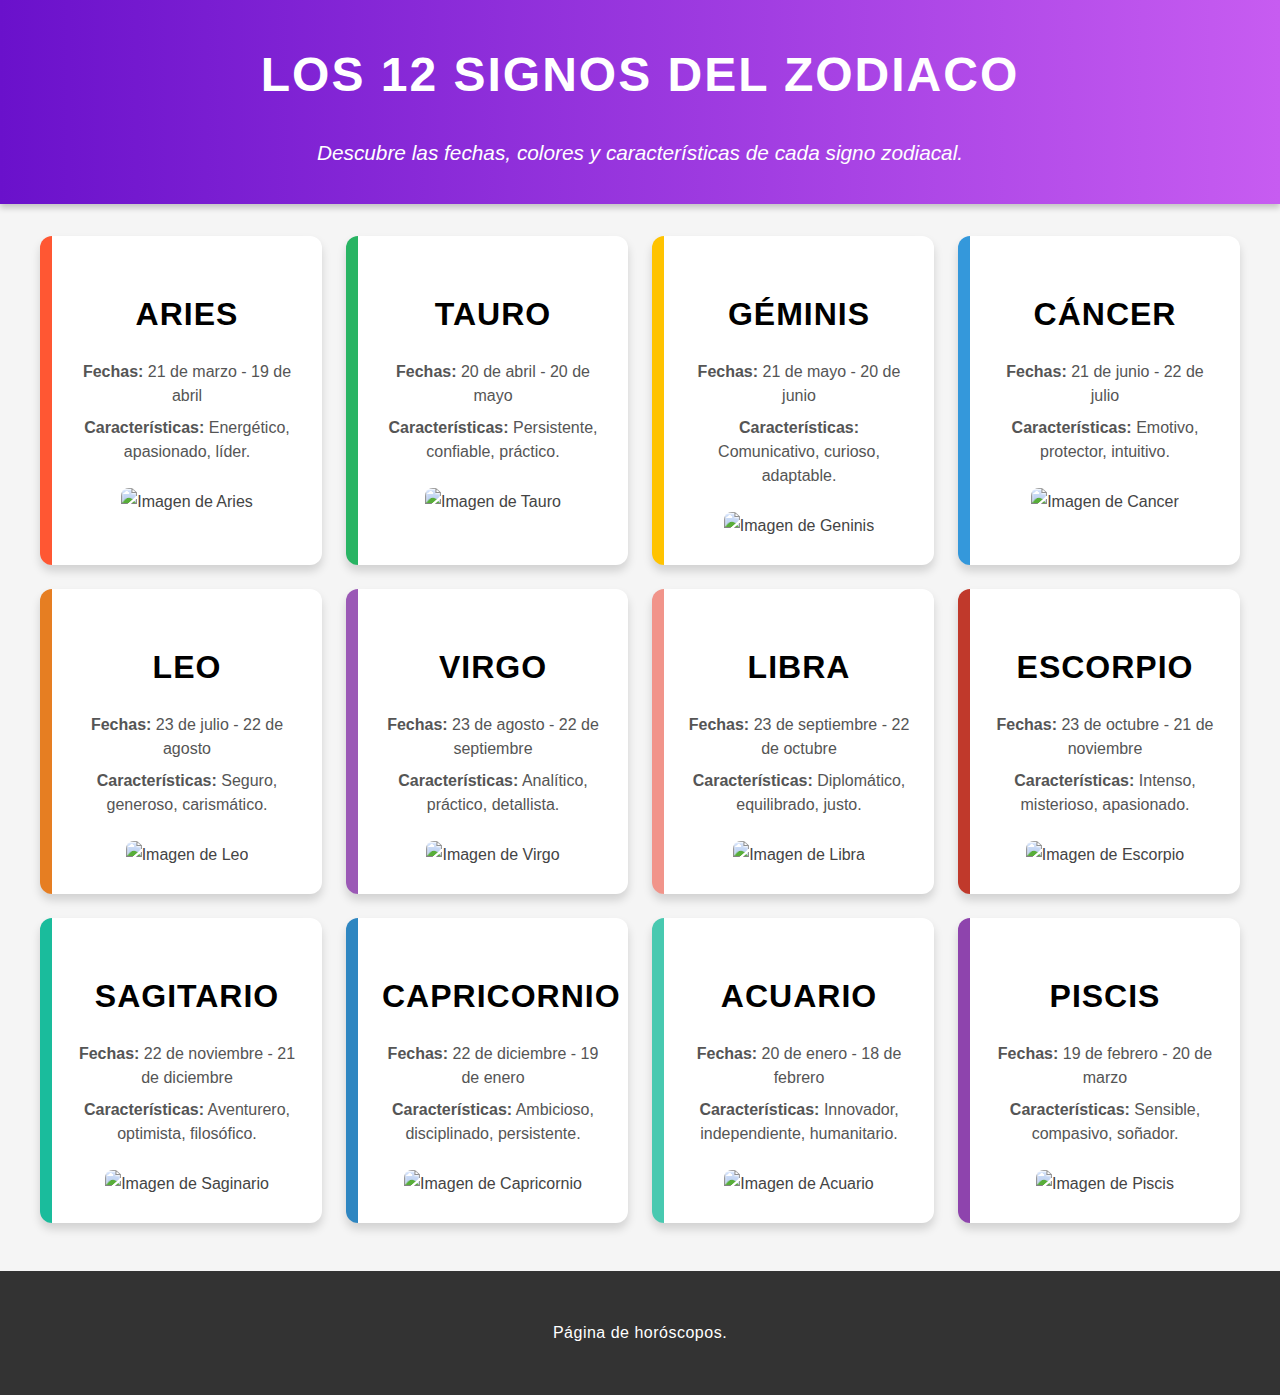
==== Horoscopos.html @ cf9d92c2 "Add files via upload" ====
<!DOCTYPE html>
<html lang="es">
<head>
    <meta charset="UTF-8">
    <meta name="viewport" content="width=device-width, initial-scale=1.0">
    <title>Horóscopos</title>
    <link rel="stylesheet" href="estilos2.css"> 
</head>
<body>
    <header>
        <h1>Los 12 Signos del Zodiaco</h1>
        <p>Descubre las fechas, colores y características de cada signo zodiacal.</p>
    </header>
    <main>
        <section class="horoscopos">
            <article class="signo aries">
                <h2>Aries</h2>
                <p><strong>Fechas:</strong> 21 de marzo - 19 de abril</p>
                <p><strong>Características:</strong> Energético, apasionado, líder.</p>
                <img src="https://s1.elespanol.com/2019/04/05/sociedad/horoscopo/horoscopo_semanal-signos_del_zodiaco-astrologia_388722726_119667684_1706x960.jpg" alt="Imagen de Aries" class="imagen-signo">
            </article>

            <article class="signo tauro">
                <h2>Tauro</h2>
                <p><strong>Fechas:</strong> 20 de abril - 20 de mayo</p>
                <p><strong>Características:</strong> Persistente, confiable, práctico.</p>
                <img src="https://s1.elespanol.com/2019/04/05/sociedad/horoscopo/horoscopo_semanal-signos_del_zodiaco-astrologia_388722728_119667732_1706x960.jpg" alt="Imagen de Tauro" class="imagen-signo">
            </article>

            <article class="signo geminis">
                <h2>Géminis</h2>
                <p><strong>Fechas:</strong> 21 de mayo - 20 de junio</p>
                <p><strong>Características:</strong> Comunicativo, curioso, adaptable.</p>
                <img src="https://s1.elespanol.com/2019/04/05/sociedad/horoscopo/horoscopo_semanal-signos_del_zodiaco-astrologia_388722729_119667769_1706x960.jpg" alt="Imagen de Geninis" class="imagen-signo">
            </article>

            <article class="signo cancer">
                <h2>Cáncer</h2>
                <p><strong>Fechas:</strong> 21 de junio - 22 de julio</p>
                <p><strong>Características:</strong> Emotivo, protector, intuitivo.</p>
                <img src="https://s1.elespanol.com/2019/04/05/sociedad/horoscopo/horoscopo_semanal-signos_del_zodiaco-astrologia_388722733_119667907_1706x960.jpg" alt="Imagen de Cancer" class="imagen-signo">
            </article>
            
            <article class="signo leo">
                <h2>Leo</h2>
                <p><strong>Fechas:</strong> 23 de julio - 22 de agosto</p>
                <p><strong>Características:</strong> Seguro, generoso, carismático.</p>
                <img src="https://s1.elespanol.com/2019/04/05/sociedad/horoscopo/horoscopo_semanal-signos_del_zodiaco-astrologia_388722737_119668026_1706x960.jpg" alt="Imagen de Leo" class="imagen-signo">
            </article>

            <article class="signo virgo">
                <h2>Virgo</h2>
                <p><strong>Fechas:</strong> 23 de agosto - 22 de septiembre</p>
                <p><strong>Características:</strong> Analítico, práctico, detallista.</p>
                <img src="https://s1.elespanol.com/2019/04/05/sociedad/horoscopo/signos_del_zodiaco-horoscopo_semanal-astrologia_388722739_119668091_1706x960.jpg" alt="Imagen de Virgo" class="imagen-signo">
            </article>

            <article class="signo libra">
                <h2>Libra</h2>
                <p><strong>Fechas:</strong> 23 de septiembre - 22 de octubre</p>
                <p><strong>Características:</strong> Diplomático, equilibrado, justo.</p>
                <img src="https://s1.elespanol.com/2019/04/05/sociedad/horoscopo/horoscopo_semanal-signos_del_zodiaco-astrologia_388722746_119668277_1706x960.jpg" alt="Imagen de Libra" class="imagen-signo">
            </article>

            <article class="signo escorpio">
                <h2>Escorpio</h2>
                <p><strong>Fechas:</strong> 23 de octubre - 21 de noviembre</p>
                <p><strong>Características:</strong> Intenso, misterioso, apasionado.</p>
                <img src="https://s1.elespanol.com/2019/04/05/sociedad/horoscopo/horoscopo_semanal-signos_del_zodiaco-astrologia_388722751_119668402_1706x960.jpg" alt="Imagen de Escorpio" class="imagen-signo">
            </article>

            <article class="signo sagitario">
                <h2>Sagitario</h2>
                <p><strong>Fechas:</strong> 22 de noviembre - 21 de diciembre</p>
                <p><strong>Características:</strong> Aventurero, optimista, filosófico.</p>
                <img src="https://s1.elespanol.com/2019/04/05/sociedad/horoscopo/horoscopo_semanal-signos_del_zodiaco-astrologia_388722757_119668570_1706x960.jpg" alt="Imagen de Saginario" class="imagen-signo">
            </article>

            <article class="signo capricornio">
                <h2>Capricornio</h2>
                <p><strong>Fechas:</strong> 22 de diciembre - 19 de enero</p>
                <p><strong>Características:</strong> Ambicioso, disciplinado, persistente.</p>
                <img src="https://s1.elespanol.com/2019/04/05/sociedad/horoscopo/horoscopo_semanal-signos_del_zodiaco-astrologia_388722761_119668709_1706x960.jpg" alt="Imagen de Capricornio" class="imagen-signo">
            </article>

            <article class="signo acuario">
                <h2>Acuario</h2>
                <p><strong>Fechas:</strong> 20 de enero - 18 de febrero</p>
                <p><strong>Características:</strong> Innovador, independiente, humanitario.</p>
                <img src="https://s1.elespanol.com/2019/04/05/sociedad/horoscopo/horoscopo_semanal-signos_del_zodiaco-astrologia_388722767_119668866_1706x960.jpg" alt="Imagen de Acuario" class="imagen-signo">
            </article>

            <article class="signo piscis">
                <h2>Piscis</h2>
                <p><strong>Fechas:</strong> 19 de febrero - 20 de marzo</p>
                <p><strong>Características:</strong> Sensible, compasivo, soñador.</p>
                <img src="https://s1.elespanol.com/2019/04/05/sociedad/horoscopo/horoscopo_semanal-signos_del_zodiaco-astrologia_388722772_119668998_1706x960.jpg" alt="Imagen de  Piscis" class="imagen-signo">
            </article>
        </section>
    </main>
    <footer>
        <p>Página de horóscopos.</p>
    </footer>
</body>
</html>
---- estilos2.css ----
body {
    font-family: 'Candara', sans-serif; 
    line-height: 1.8;
    margin: 0;
    padding: 0;
    background-color: #f5f5f5;
    color: #444; 
}

header {
    text-align: center;
    background: linear-gradient(90deg, #6a11cb, #c75cf1); 
    color: rgb(255, 255, 255);
    padding: 2rem 0;
    box-shadow: 0 4px 6px rgba(0, 0, 0, 0.2);
}

header h1 {
    font-size: 3rem;
    margin: 0;
    font-weight: bold;
    text-transform: uppercase;
    letter-spacing: 2px;
}

header p {
    font-size: 1.3rem;
    margin: 1rem 0 0;
    font-style: italic;
}

main {
    max-width: 1200px;
    margin: 2rem auto;
    padding: 0 1.5rem;
}

.horoscopos {
    display: grid; /*rejilla*/
    grid-template-columns: repeat(auto-fit, minmax(280px, 1fr));
    gap: 1.5rem;
    margin-top: 2rem;
}


.signo {
    padding: 1.5rem;
    border-radius: 12px;
    box-shadow: 0 6px 10px rgba(0, 0, 0, 0.15);
    background-color: white;
    text-align: center;
    transition: transform 0.3s ease, box-shadow 0.3s ease;
}

.signo:hover {
    transform: translateY(-10px); /* Efecto de elevación */
    box-shadow: 0 10px 15px rgba(0, 0, 0, 0.25); 
}

.imagen-signo {
    width: 100%;
    max-width: 200px;
    height: auto;
    border-radius: 8px;
    margin-top: 1rem;
    transition: transform 0.3s ease;
}

.imagen-signo:hover {
    transform: scale(1.1);
}


.aries { border-left: 12px solid #FF5733; }
.tauro { border-left: 12px solid #28B463; }
.geminis { border-left: 12px solid #FFC300; }
.cancer { border-left: 12px solid #3498DB; }
.leo { border-left: 12px solid #E67E22; }
.virgo { border-left: 12px solid #9B59B6; }
.libra { border-left: 12px solid #F1948A; }
.escorpio { border-left: 12px solid #C0392B; }
.sagitario { border-left: 12px solid #1ABC9C; }
.capricornio { border-left: 12px solid #2E86C1; }
.acuario { border-left: 12px solid #48C9B0; }
.piscis { border-left: 12px solid #8E44AD; }


.signo h2 {
    font-size: 2rem;
    margin-bottom: 1rem;
    font-weight: bold;
    color: #000000;
    text-transform: uppercase;
    letter-spacing: 1px;
}


.signo p {
    font-size: 1rem;
    margin: 0.5rem 0;
    color: #555;
    line-height: 1.5;
}


footer {
    text-align: center;
    background-color: #333;
    color: white;
    padding: 2rem 0;
    margin-top: 3rem;
    font-size: 1rem;
    letter-spacing: 0.5px;
}
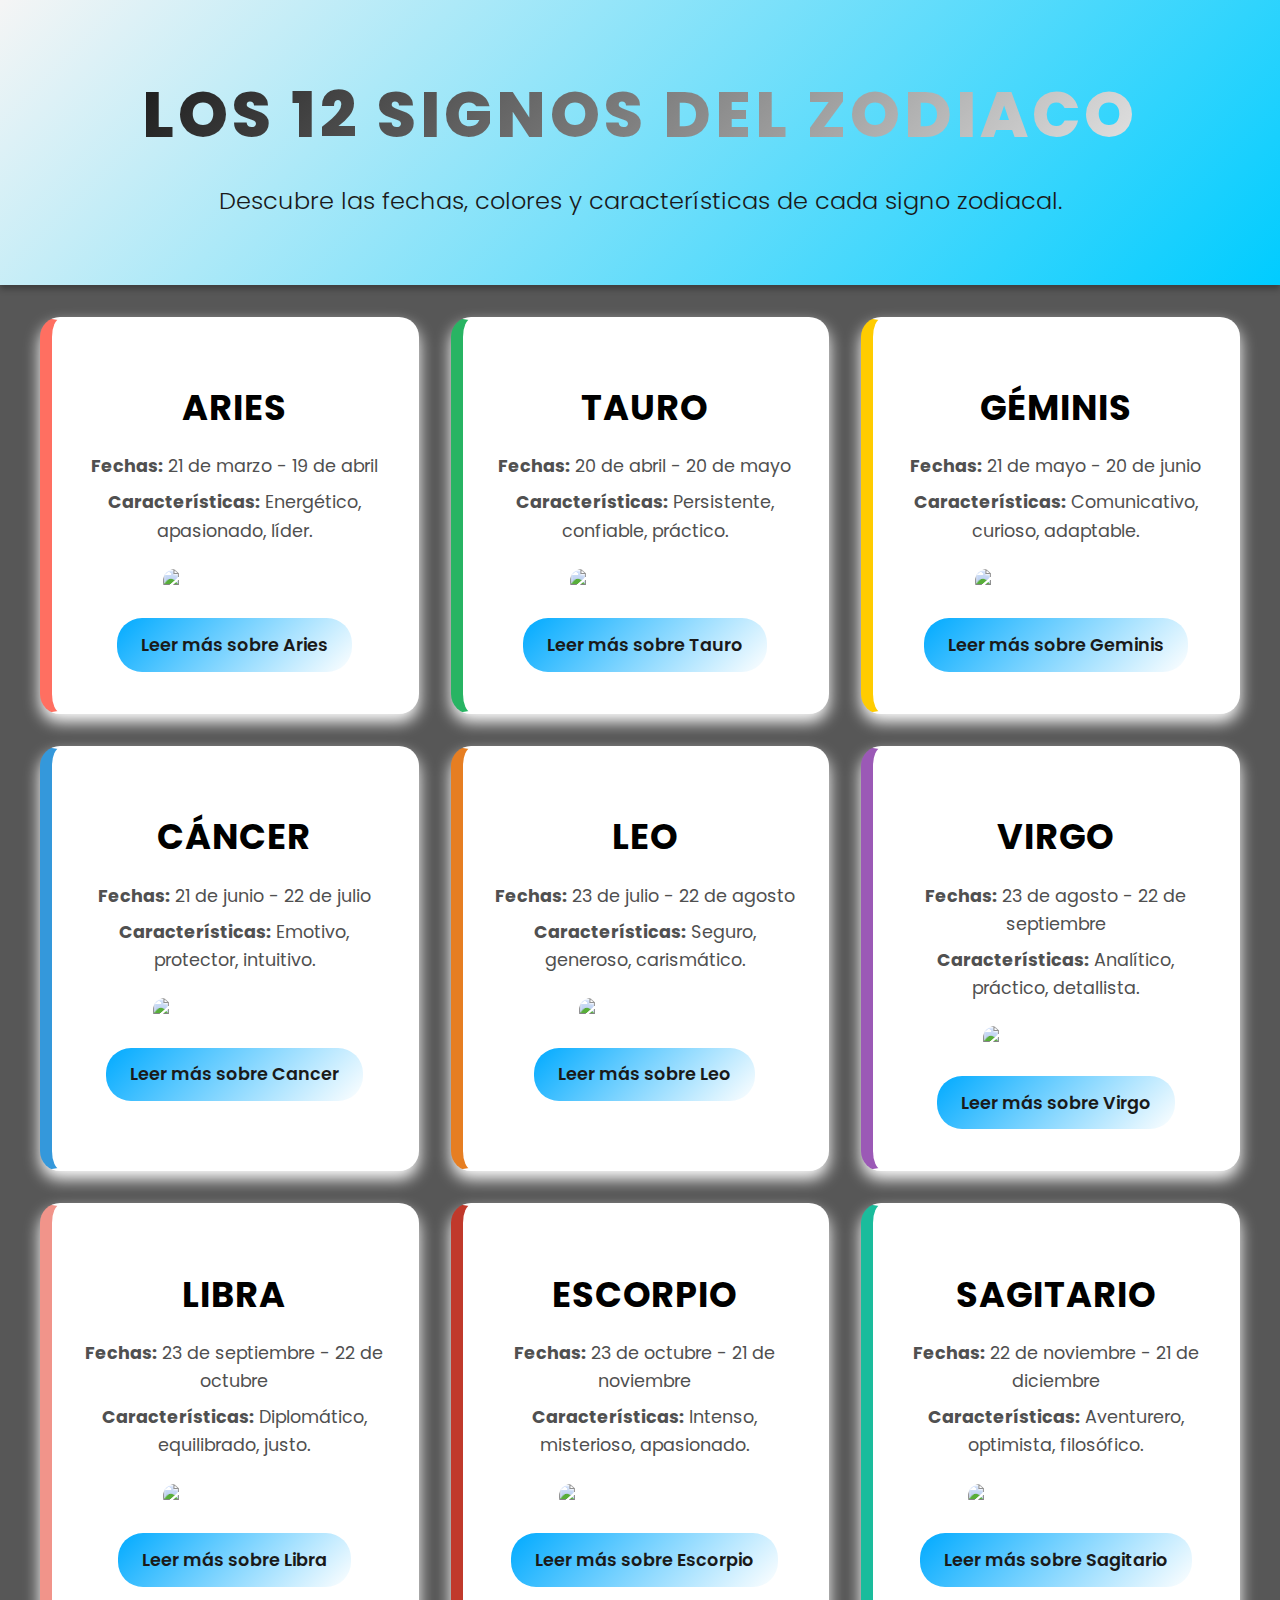
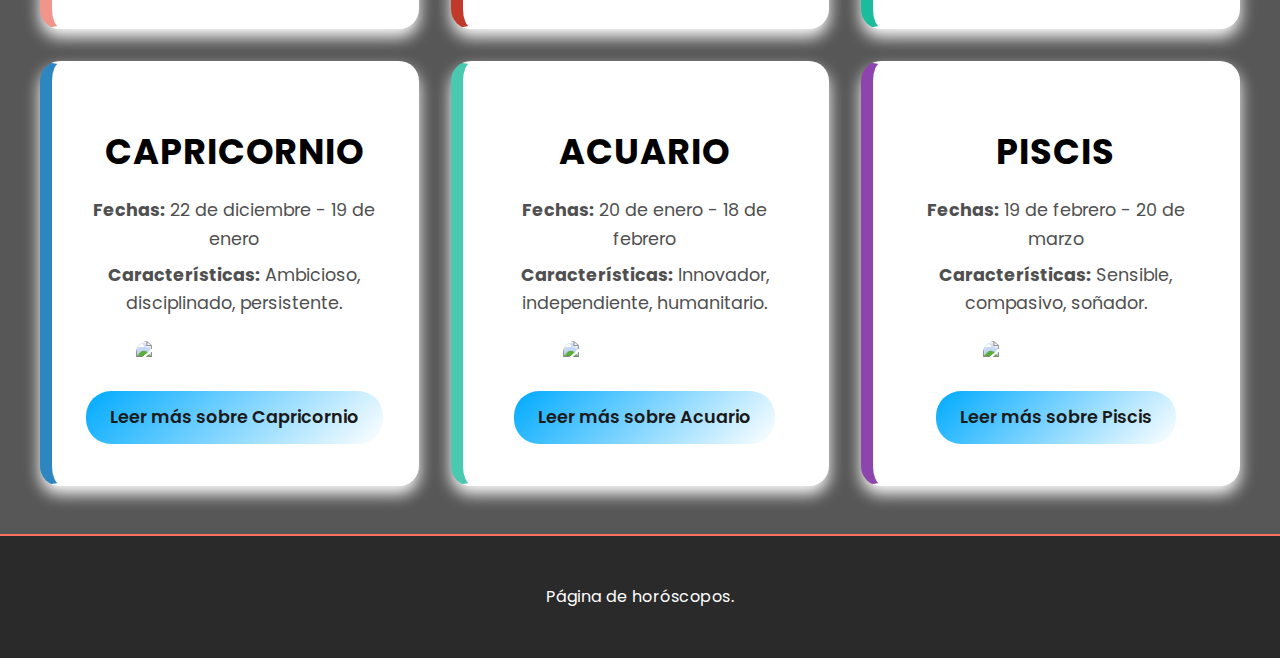
==== commit 14efb5be: "Add files via upload" ====
--- a/Horoscopos.html
+++ b/Horoscopos.html
@@ -5,6 +5,7 @@
     <meta name="viewport" content="width=device-width, initial-scale=1.0">
     <title>Horóscopos</title>
     <link rel="stylesheet" href="estilos2.css"> 
+    <link href="https://fonts.googleapis.com/css2?family=Poppins:wght@300;400;600;700&display=swap" rel="stylesheet">
 </head>
 <body>
     <header>
@@ -18,6 +19,9 @@
                 <p><strong>Fechas:</strong> 21 de marzo - 19 de abril</p>
                 <p><strong>Características:</strong> Energético, apasionado, líder.</p>
                 <img src="https://s1.elespanol.com/2019/04/05/sociedad/horoscopo/horoscopo_semanal-signos_del_zodiaco-astrologia_388722726_119667684_1706x960.jpg" alt="Imagen de Aries" class="imagen-signo">
+                <p><a href="https://www.lavanguardia.com/horoscopo/signos-zodiaco-aries" class="boton-leer">Leer más sobre Aries</a></p>
+
+
             </article>
 
             <article class="signo tauro">
@@ -25,6 +29,7 @@
                 <p><strong>Fechas:</strong> 20 de abril - 20 de mayo</p>
                 <p><strong>Características:</strong> Persistente, confiable, práctico.</p>
                 <img src="https://s1.elespanol.com/2019/04/05/sociedad/horoscopo/horoscopo_semanal-signos_del_zodiaco-astrologia_388722728_119667732_1706x960.jpg" alt="Imagen de Tauro" class="imagen-signo">
+                <p><a href="https://www.lavanguardia.com/horoscopo/signos-zodiaco-aries" class="boton-leer">Leer más sobre Tauro</a></p>
             </article>
 
             <article class="signo geminis">
@@ -32,6 +37,7 @@
                 <p><strong>Fechas:</strong> 21 de mayo - 20 de junio</p>
                 <p><strong>Características:</strong> Comunicativo, curioso, adaptable.</p>
                 <img src="https://s1.elespanol.com/2019/04/05/sociedad/horoscopo/horoscopo_semanal-signos_del_zodiaco-astrologia_388722729_119667769_1706x960.jpg" alt="Imagen de Geninis" class="imagen-signo">
+                <p><a href="https://www.lavanguardia.com/horoscopo/signos-zodiaco-aries" class="boton-leer">Leer más sobre Geminis</a></p>
             </article>
 
             <article class="signo cancer">
@@ -39,6 +45,7 @@
                 <p><strong>Fechas:</strong> 21 de junio - 22 de julio</p>
                 <p><strong>Características:</strong> Emotivo, protector, intuitivo.</p>
                 <img src="https://s1.elespanol.com/2019/04/05/sociedad/horoscopo/horoscopo_semanal-signos_del_zodiaco-astrologia_388722733_119667907_1706x960.jpg" alt="Imagen de Cancer" class="imagen-signo">
+                <p><a href="https://www.lavanguardia.com/horoscopo/signos-zodiaco-aries" class="boton-leer">Leer más sobre Cancer</a></p>
             </article>
             
             <article class="signo leo">
@@ -46,6 +53,7 @@
                 <p><strong>Fechas:</strong> 23 de julio - 22 de agosto</p>
                 <p><strong>Características:</strong> Seguro, generoso, carismático.</p>
                 <img src="https://s1.elespanol.com/2019/04/05/sociedad/horoscopo/horoscopo_semanal-signos_del_zodiaco-astrologia_388722737_119668026_1706x960.jpg" alt="Imagen de Leo" class="imagen-signo">
+                <p><a href="https://www.lavanguardia.com/horoscopo/signos-zodiaco-aries" class="boton-leer">Leer más sobre Leo</a></p>
             </article>
 
             <article class="signo virgo">
@@ -53,6 +61,7 @@
                 <p><strong>Fechas:</strong> 23 de agosto - 22 de septiembre</p>
                 <p><strong>Características:</strong> Analítico, práctico, detallista.</p>
                 <img src="https://s1.elespanol.com/2019/04/05/sociedad/horoscopo/signos_del_zodiaco-horoscopo_semanal-astrologia_388722739_119668091_1706x960.jpg" alt="Imagen de Virgo" class="imagen-signo">
+                <p><a href="https://www.lavanguardia.com/horoscopo/signos-zodiaco-aries" class="boton-leer">Leer más sobre Virgo</a></p>
             </article>
 
             <article class="signo libra">
@@ -60,6 +69,7 @@
                 <p><strong>Fechas:</strong> 23 de septiembre - 22 de octubre</p>
                 <p><strong>Características:</strong> Diplomático, equilibrado, justo.</p>
                 <img src="https://s1.elespanol.com/2019/04/05/sociedad/horoscopo/horoscopo_semanal-signos_del_zodiaco-astrologia_388722746_119668277_1706x960.jpg" alt="Imagen de Libra" class="imagen-signo">
+                <p><a href="https://www.lavanguardia.com/horoscopo/signos-zodiaco-libra" class="boton-leer">Leer más sobre Libra</a></p>
             </article>
 
             <article class="signo escorpio">
@@ -67,6 +77,7 @@
                 <p><strong>Fechas:</strong> 23 de octubre - 21 de noviembre</p>
                 <p><strong>Características:</strong> Intenso, misterioso, apasionado.</p>
                 <img src="https://s1.elespanol.com/2019/04/05/sociedad/horoscopo/horoscopo_semanal-signos_del_zodiaco-astrologia_388722751_119668402_1706x960.jpg" alt="Imagen de Escorpio" class="imagen-signo">
+                <p><a href="https://www.lavanguardia.com/horoscopo/signos-zodiaco-aries" class="boton-leer">Leer más sobre Escorpio</a></p>
             </article>
 
             <article class="signo sagitario">
@@ -74,6 +85,7 @@
                 <p><strong>Fechas:</strong> 22 de noviembre - 21 de diciembre</p>
                 <p><strong>Características:</strong> Aventurero, optimista, filosófico.</p>
                 <img src="https://s1.elespanol.com/2019/04/05/sociedad/horoscopo/horoscopo_semanal-signos_del_zodiaco-astrologia_388722757_119668570_1706x960.jpg" alt="Imagen de Saginario" class="imagen-signo">
+                <p><a href="https://www.lavanguardia.com/horoscopo/signos-zodiaco-aries" class="boton-leer">Leer más sobre Sagitario</a></p>
             </article>
 
             <article class="signo capricornio">
@@ -81,6 +93,7 @@
                 <p><strong>Fechas:</strong> 22 de diciembre - 19 de enero</p>
                 <p><strong>Características:</strong> Ambicioso, disciplinado, persistente.</p>
                 <img src="https://s1.elespanol.com/2019/04/05/sociedad/horoscopo/horoscopo_semanal-signos_del_zodiaco-astrologia_388722761_119668709_1706x960.jpg" alt="Imagen de Capricornio" class="imagen-signo">
+                <p><a href="https://www.lavanguardia.com/horoscopo/signos-zodiaco-aries" class="boton-leer">Leer más sobre Capricornio</a></p>
             </article>
 
             <article class="signo acuario">
@@ -88,6 +101,7 @@
                 <p><strong>Fechas:</strong> 20 de enero - 18 de febrero</p>
                 <p><strong>Características:</strong> Innovador, independiente, humanitario.</p>
                 <img src="https://s1.elespanol.com/2019/04/05/sociedad/horoscopo/horoscopo_semanal-signos_del_zodiaco-astrologia_388722767_119668866_1706x960.jpg" alt="Imagen de Acuario" class="imagen-signo">
+                <p><a href="https://www.lavanguardia.com/horoscopo/signos-zodiaco-aries" class="boton-leer">Leer más sobre Acuario</a></p>
             </article>
 
             <article class="signo piscis">
@@ -95,6 +109,7 @@
                 <p><strong>Fechas:</strong> 19 de febrero - 20 de marzo</p>
                 <p><strong>Características:</strong> Sensible, compasivo, soñador.</p>
                 <img src="https://s1.elespanol.com/2019/04/05/sociedad/horoscopo/horoscopo_semanal-signos_del_zodiaco-astrologia_388722772_119668998_1706x960.jpg" alt="Imagen de  Piscis" class="imagen-signo">
+                <p><a href="https://www.lavanguardia.com/horoscopo/signos-zodiaco-aries" class="boton-leer">Leer más sobre Piscis</a></p>
             </article>
         </section>
     </main>
--- a/estilos2.css
+++ b/estilos2.css
@@ -1,33 +1,38 @@
 
 body {
-    font-family: 'Candara', sans-serif; 
-    line-height: 1.8;
+    font-family: 'Poppins', sans-serif;
+    line-height: 1.6;
     margin: 0;
     padding: 0;
-    background-color: #f5f5f5;
-    color: #444; 
+    background-color: #575757;
+    color: #ffffff;
 }
 
 header {
     text-align: center;
-    background: linear-gradient(90deg, #6a11cb, #c75cf1); 
-    color: rgb(255, 255, 255);
-    padding: 2rem 0;
-    box-shadow: 0 4px 6px rgba(0, 0, 0, 0.2);
+    background: linear-gradient(135deg, #f5f5f5 0%, #00ccff 100%);
+    color: #1a1a1a;
+    padding: 4rem 0;
+    box-shadow: 0 4px 6px rgba(0, 0, 0, 0.3);
 }
 
 header h1 {
-    font-size: 3rem;
+    font-size: 4rem;
     margin: 0;
-    font-weight: bold;
+    font-weight: 800;
     text-transform: uppercase;
-    letter-spacing: 2px;
+    letter-spacing: 4px;
+    background: linear-gradient(135deg, #000000, #ffffff);
+    background-clip: text;
+    color: transparent;
 }
 
+
 header p {
-    font-size: 1.3rem;
+    font-size: 1.5rem;
     margin: 1rem 0 0;
-    font-style: italic;
+    font-weight: 300;
+    color: #1a1a1a;
 }
 
 main {
@@ -37,32 +42,33 @@
 }
 
 .horoscopos {
-    display: grid; /*rejilla*/
+    display: grid;
     grid-template-columns: repeat(auto-fit, minmax(280px, 1fr));
-    gap: 1.5rem;
+    gap: 2rem;
     margin-top: 2rem;
 }
 
-
 .signo {
-    padding: 1.5rem;
-    border-radius: 12px;
-    box-shadow: 0 6px 10px rgba(0, 0, 0, 0.15);
-    background-color: white;
+    padding: 2rem;
+    border-radius: 20px;
+    box-shadow: 0 8px 16px rgb(255, 255, 255);
+    background-color: #ffffff;
     text-align: center;
     transition: transform 0.3s ease, box-shadow 0.3s ease;
+    border: 2px solid transparent;
 }
 
 .signo:hover {
-    transform: translateY(-10px); /* Efecto de elevación */
-    box-shadow: 0 10px 15px rgba(0, 0, 0, 0.25); 
+    transform: translateY(-10px);
+    box-shadow: 0 12px 20px rgba(0, 0, 0, 0.5);
+    border-color: #1900ff;
 }
 
 .imagen-signo {
     width: 100%;
     max-width: 200px;
     height: auto;
-    border-radius: 8px;
+    border-radius: 12px;
     margin-top: 1rem;
     transition: transform 0.3s ease;
 }
@@ -71,10 +77,10 @@
     transform: scale(1.1);
 }
 
-
-.aries { border-left: 12px solid #FF5733; }
+/* Colores de borde para cada signo */
+.aries { border-left: 12px solid #ff6f61; }
 .tauro { border-left: 12px solid #28B463; }
-.geminis { border-left: 12px solid #FFC300; }
+.geminis { border-left: 12px solid #ffcc00; }
 .cancer { border-left: 12px solid #3498DB; }
 .leo { border-left: 12px solid #E67E22; }
 .virgo { border-left: 12px solid #9B59B6; }
@@ -85,31 +91,47 @@
 .acuario { border-left: 12px solid #48C9B0; }
 .piscis { border-left: 12px solid #8E44AD; }
 
-
 .signo h2 {
-    font-size: 2rem;
+    font-size: 2.2rem;
     margin-bottom: 1rem;
-    font-weight: bold;
+    font-weight: 700;
     color: #000000;
     text-transform: uppercase;
     letter-spacing: 1px;
 }
 
-
 .signo p {
-    font-size: 1rem;
+    font-size: 1.1rem;
     margin: 0.5rem 0;
-    color: #555;
-    line-height: 1.5;
+    color: #505050;
+    line-height: 1.6;
 }
-
 
 footer {
     text-align: center;
-    background-color: #333;
-    color: white;
+    background-color: #2a2a2a;
+    color: #ffffff;
     padding: 2rem 0;
     margin-top: 3rem;
     font-size: 1rem;
     letter-spacing: 0.5px;
+    border-top: 2px solid #ff6f61;
 }
+
+/* Botón "Leer más" */
+.boton-leer {
+    display: inline-block;
+    margin-top: 1rem;
+    padding: 0.8rem 1.5rem;
+    background: linear-gradient(135deg, #00aaff, #ffffff);
+    color: #1a1a1a;
+    text-decoration: none;
+    border-radius: 25px;
+    font-weight: 600;
+    transition: transform 0.3s ease, box-shadow 0.3s ease;
+}
+
+.boton-leer:hover {
+    transform: translateY(-3px);
+    box-shadow: 0 4px 8px rgba(255, 111, 97, 0.4);
+}
